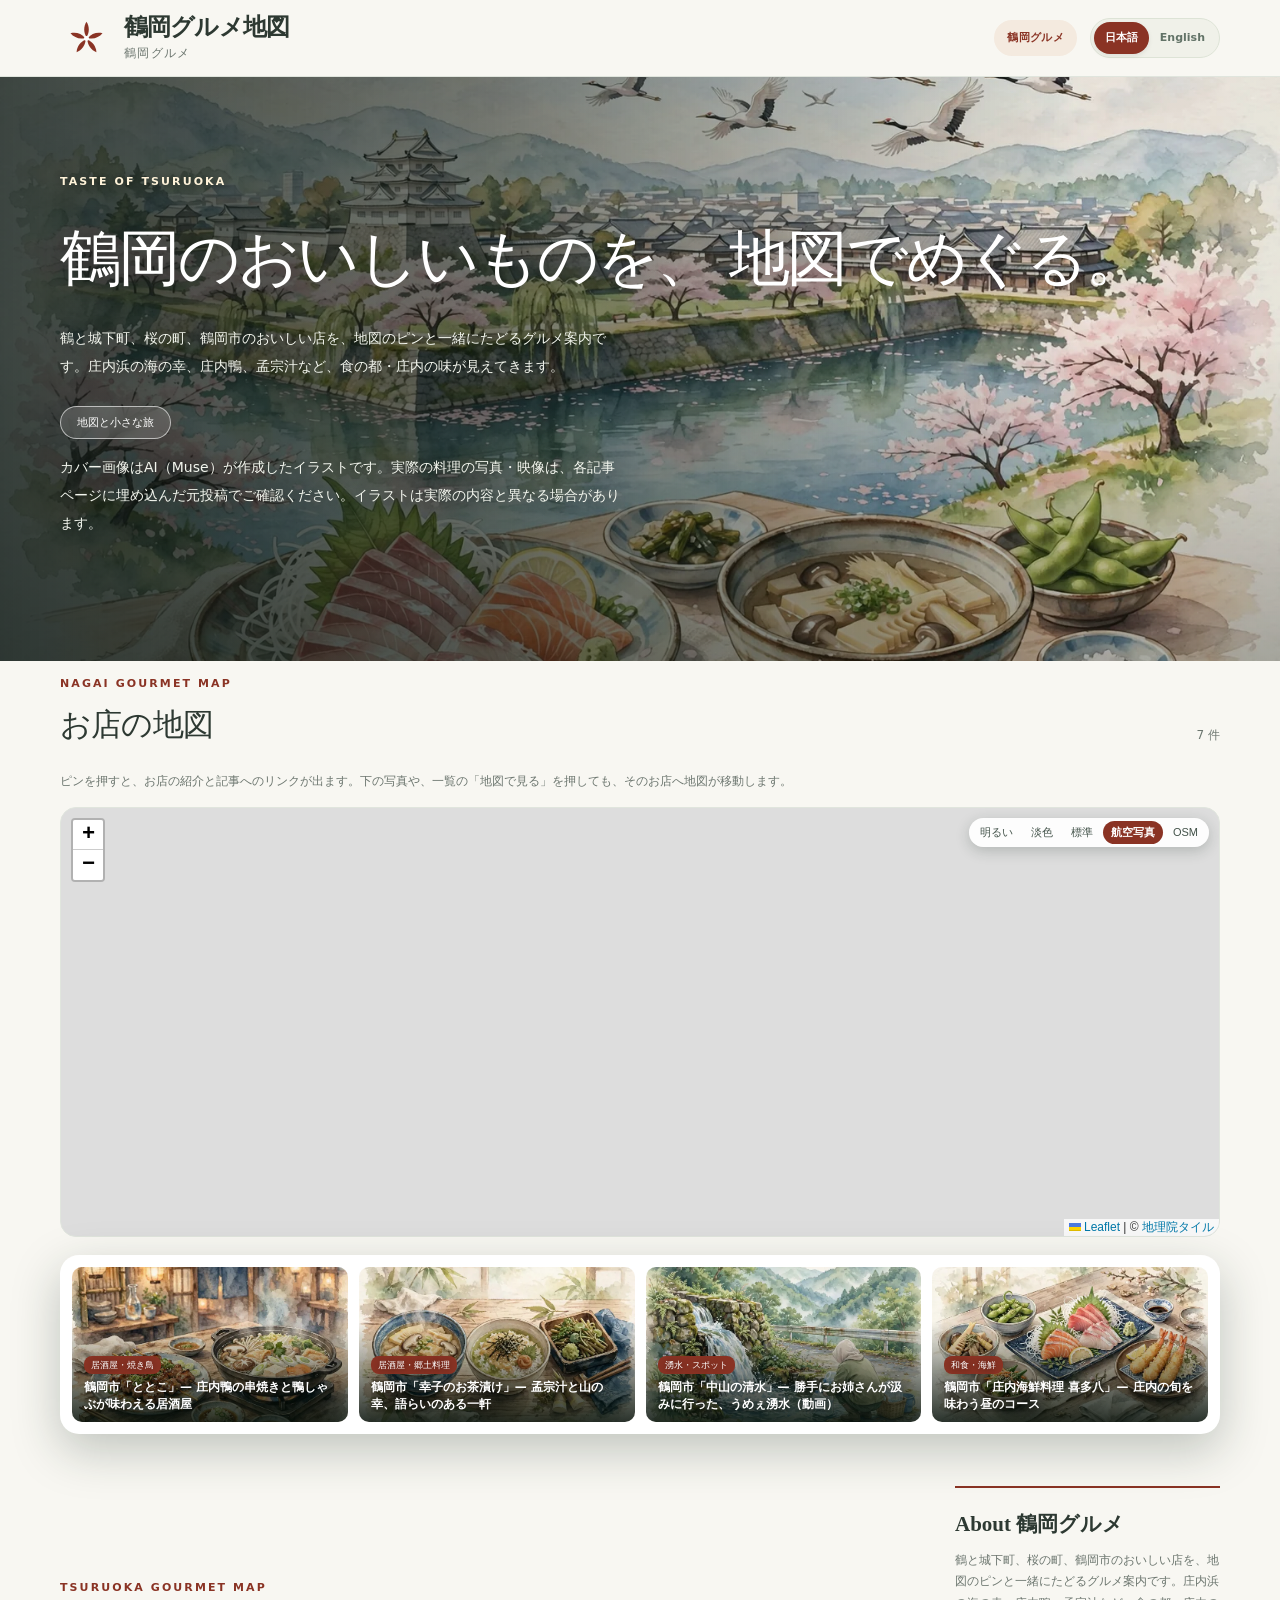
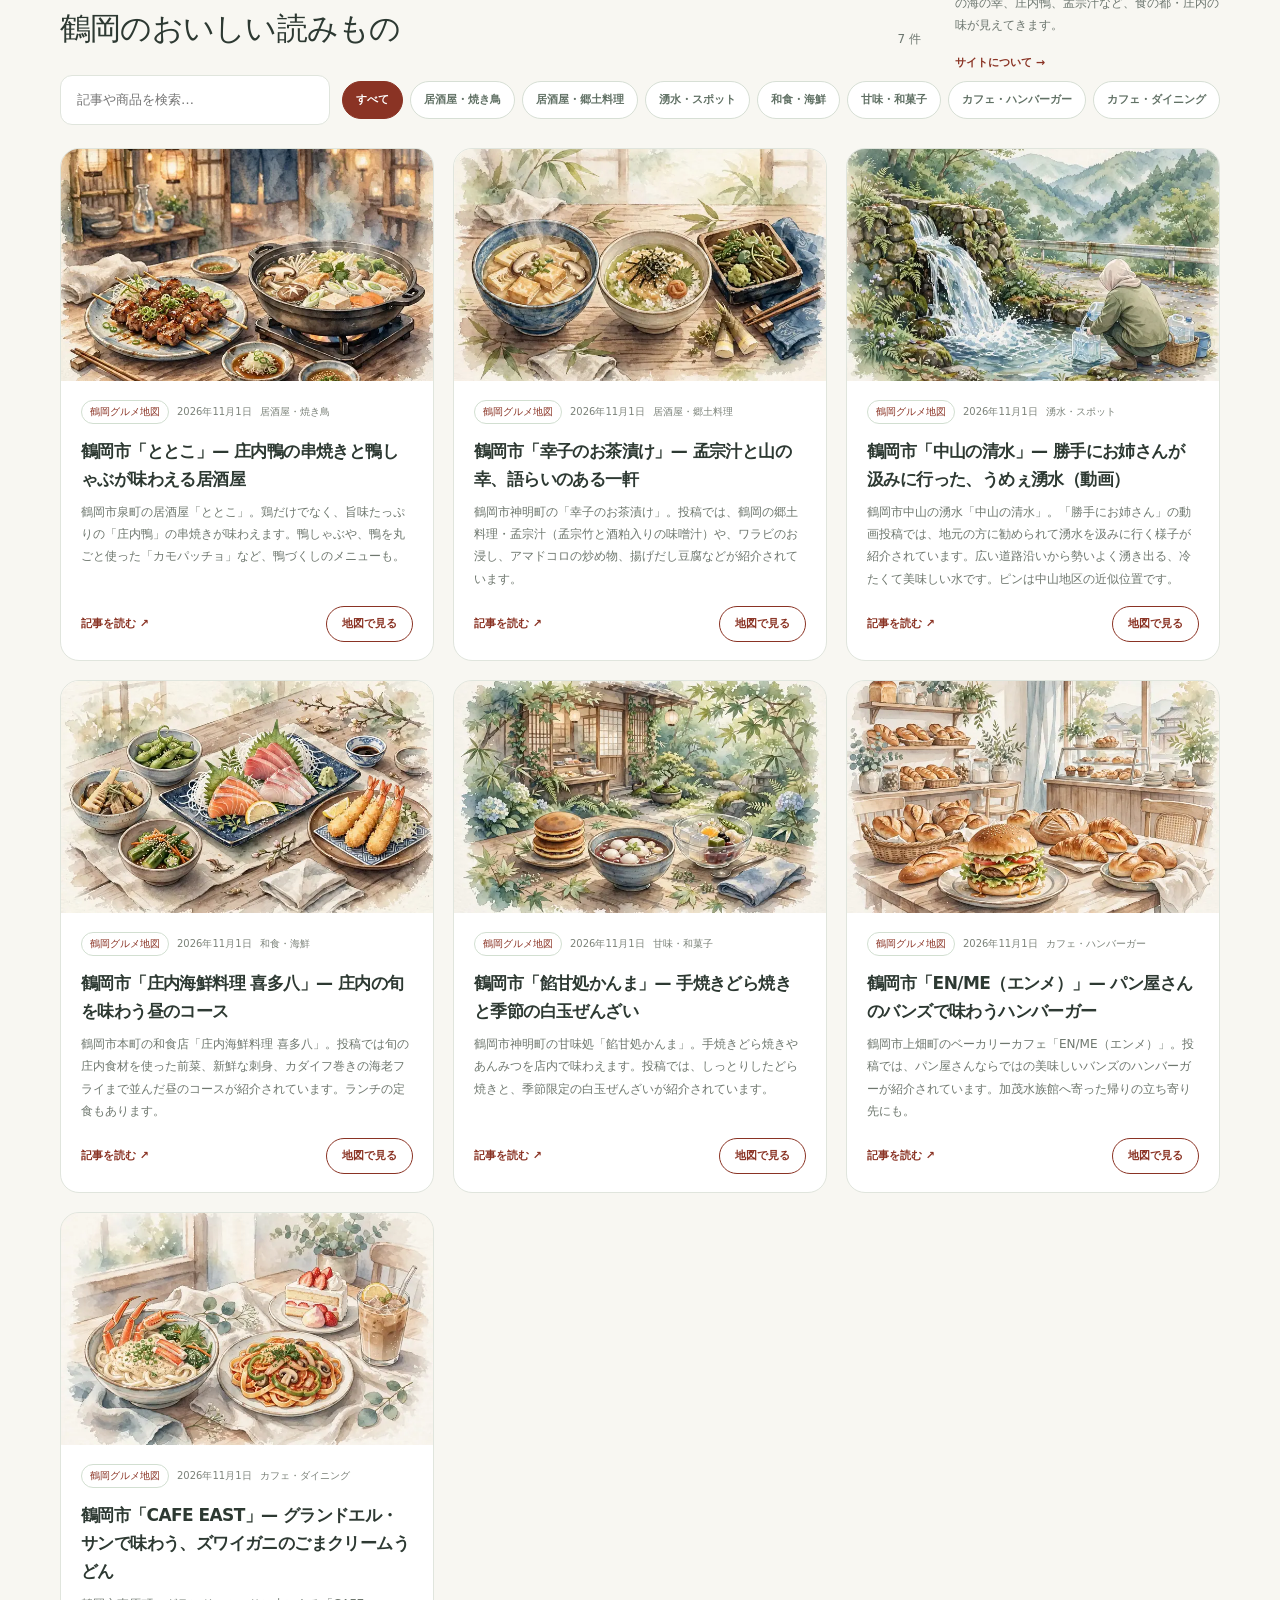
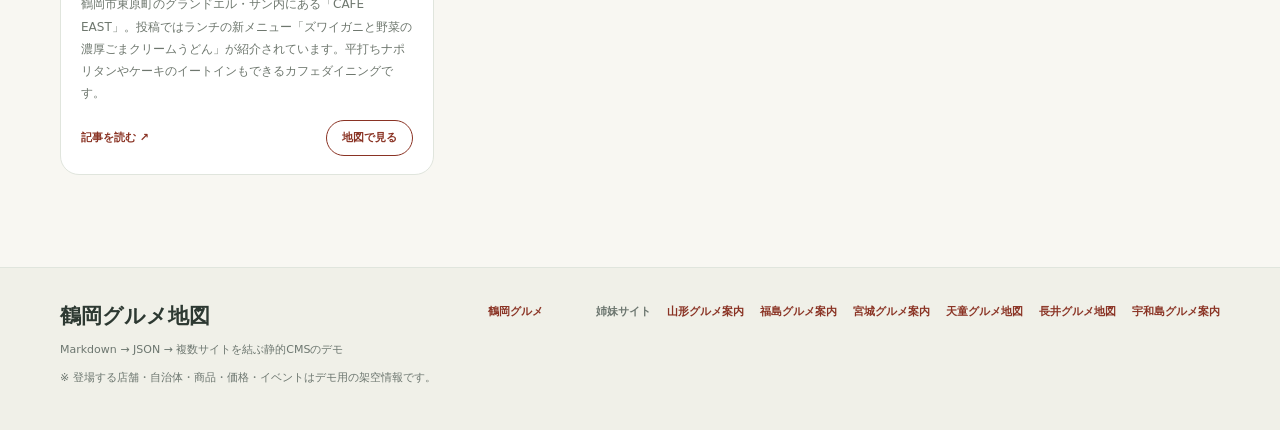
==== docs/index.html @ c7b62404 "Update generated site files" ====
<!doctype html><html lang="ja"><head><meta charset="utf-8"><meta name="viewport" content="width=device-width,initial-scale=1"><meta name="description" content="Markdownから生成した静的JSONサイト"><meta http-equiv="Content-Security-Policy" content="default-src 'self'; script-src 'self' https://www.instagram.com https://www.threads.net https://www.threads.com; frame-src https://www.instagram.com https://www.threads.net https://www.threads.com; style-src 'self' 'unsafe-hashes' 'sha256-xK+TcQ9StFcaVVSroz1BgC50XqBvx1GcKyflF9XE4A0=' 'sha256-l6khRnjaVBZm7Z9S5+A/4ZrRnU7hBbTAGeVNTXpAbwU='; img-src 'self' data: https://tile.openstreetmap.jp https://tile.openstreetmap.org https://cyberjapandata.gsi.go.jp https://*.basemaps.cartocdn.com; connect-src 'self'; object-src 'none'; base-uri 'self'; form-action 'none'"><title>鶴岡グルメ地図</title><link rel="stylesheet" href="assets/style.css"></head><body><div id="app" data-default="tsuruoka" data-root="./" data-mode="site" data-site-id="tsuruoka" data-portal-url=""><p class="loading">読み込み中…</p></div><noscript>JavaScriptを有効にしてください。</noscript><script src="assets/app.js" defer></script></body></html>
---- docs/assets/style.css ----
:root{--bg:#f8f7f2;--ink:#2d3932;--muted:#6c766f;--line:#e0e5dd;--accent:#416851;--accentsoft:#edf3eb;--paper:#fff;--round:19px;--shadow:0 18px 48px rgba(37,57,42,.075)}*{box-sizing:border-box}html{scroll-behavior:smooth}body{margin:0;background:var(--bg);color:var(--ink);font:15px/1.8 -apple-system,BlinkMacSystemFont,'Noto Sans JP','Hiragino Kaku Gothic ProN',system-ui,sans-serif}button,input{font:inherit}button{cursor:pointer}a{color:inherit;text-decoration:none}a:hover{color:var(--accent)}img{max-width:100%}h1,h2,h3,p{margin-top:0}[hidden]{display:none!important}.container{width:min(1160px,calc(100% - 48px));margin:auto}.topbar{position:sticky;top:0;z-index:5;background:rgba(248,247,242,.97);backdrop-filter:blur(13px);border-bottom:1px solid var(--line)}.topline{display:flex;gap:18px;align-items:center;justify-content:space-between;min-height:76px}.brand{display:flex;align-items:center;gap:12px;min-width:0}.brandicon{width:42px;height:42px;display:grid;place-items:center;border-radius:13px;background:var(--accent);color:white;font:26px Georgia,serif}.brandname{display:block;font-family:Georgia,'Noto Serif JP',serif;font-size:24px;font-weight:700;line-height:1.1;letter-spacing:-.035em}.brandsub{display:block;font-size:12px;color:var(--muted);letter-spacing:.11em;line-height:1.4;margin-top:5px}.links{display:flex;align-items:center;gap:6px;flex-wrap:wrap;justify-content:flex-end}.links a{font-size:11px;font-weight:700;letter-spacing:.025em;border-radius:100px;padding:8px 13px;white-space:nowrap}.links a.selected{background:var(--accentsoft);color:var(--accent)}.cartbadge{display:inline-block;background:var(--accent);color:white;border-radius:15px;font-size:9px;min-width:17px;text-align:center;padding:0 4px}.mobilehint{display:none}.hero{background:linear-gradient(115deg,#e3eade,#f2dfc7);position:relative;overflow:hidden}.hero:before{content:"";position:absolute;width:370px;height:370px;border-radius:100%;right:-55px;top:-160px;background:rgba(255,255,255,.28)}.hero:after{content:"✳";position:absolute;right:10%;bottom:-150px;font:350px Georgia,serif;line-height:1;color:rgba(74,110,81,.09);transform:rotate(-16deg)}.hero.town{background:linear-gradient(110deg,#d9ebec,#eaf1e2)}.hero.town:after{content:"⌂";color:rgba(66,106,118,.09)}.hero.fruit{background:linear-gradient(110deg,#f6e6d2,#f7e0d9)}.hero.fruit:after{content:"◌";color:rgba(166,95,70,.13)}.heroinner{position:relative;z-index:1;padding:70px 0 77px;max-width:1160px;margin:auto}.kicker{font-size:11px;letter-spacing:.19em;font-weight:800;color:var(--accent)}.hero h1{font:500 clamp(35px,5vw,61px)/1.5 Georgia,'Noto Serif JP',serif;letter-spacing:-.035em;margin:19px 0;color:#263c31;white-space:pre-line}.hero p{font-size:14px;max-width:565px;color:#5c6a60;line-height:2}.hero .subpill{display:inline-flex;border:1px solid color-mix(in srgb,var(--accent) 35%,transparent);border-radius:100px;color:var(--accent);font-size:11px;padding:6px 16px;margin-top:12px;background:rgba(255,255,255,.28)}.section{padding:52px 0}.sectiontitle{display:flex;justify-content:space-between;align-items:end;margin-bottom:25px;gap:16px}.sectiontitle h2{font:500 31px/1.35 Georgia,'Noto Serif JP',serif;letter-spacing:-.025em;margin:8px 0 0}.sectiontitle .caption{font-size:12px;color:var(--muted);margin:0}.siteintro{display:grid;grid-template-columns:repeat(3,1fr);gap:18px;margin-bottom:50px}.siteitem{border:1px solid var(--line);background:white;border-radius:18px;padding:22px 23px;transition:transform .15s,border-color .15s;display:flex;gap:12px;align-items:start}.siteitem:hover{transform:translateY(-3px);border-color:var(--accent)}.siteemoji{width:45px;height:45px;border-radius:15px;background:var(--accentsoft);display:grid;place-items:center;font-size:23px;flex:none}.siteitem strong{font-size:15px}.siteitem span{display:block;font-size:11px;color:var(--muted);line-height:1.8;margin-top:4px}.tools{display:flex;gap:12px;flex-wrap:wrap;align-items:center;margin-bottom:23px}.search{background:#fff;border:1px solid var(--line);padding:12px 16px;border-radius:12px;min-width:220px;flex:1;font-size:13px;outline-color:var(--accent)}.chips{display:flex;flex-wrap:wrap;gap:7px}.chip{border:1px solid #d7dfd5;color:#617165;padding:8px 13px;background:#fff;border-radius:30px;font-size:11px;font-weight:700}.chip.active{background:var(--accent);color:white;border-color:var(--accent)}.grid{display:grid;grid-template-columns:repeat(3,minmax(0,1fr));gap:19px}.tile{border-radius:var(--round);background:var(--paper);border:1px solid var(--line);overflow:hidden;display:flex;flex-direction:column;transition:transform .18s,border-color .18s,box-shadow .18s}.tile:hover{transform:translateY(-4px);box-shadow:var(--shadow);border-color:#b3c6b6}.tile-image{width:100%;height:auto;display:block;background:#e8e4d8}.tile-content{display:flex;flex-direction:column;flex:1;padding:19px 20px 18px}.tile-meta{display:flex;gap:8px;align-items:center;flex-wrap:wrap;color:#7b8279;font-size:10px}.tag{color:var(--accent);border:1px solid #d2dfd1;border-radius:20px;padding:2px 8px;font-size:10px}.tile h3{font-size:17px;line-height:1.65;margin:13px 0 8px;letter-spacing:-.035em}.tile p{font-size:12px;color:#6e776e;line-height:1.85;margin-bottom:16px}.tile-foot{margin-top:auto;display:flex;gap:10px;justify-content:space-between;align-items:center}.more{color:var(--accent);font-size:11px;font-weight:800}.price{font-size:19px;font-weight:750;color:#a65e42}.price small{font-size:10px;font-weight:400;color:#777}.pillbutton{border:1px solid var(--accent);background:var(--accent);color:white;border-radius:30px;padding:7px 15px;font-size:11px;font-weight:700}.pillbutton.ghost{background:white;color:var(--accent)}.pillbutton:hover{opacity:.85}.introgrid{display:grid;grid-template-columns:1fr 265px;gap:34px}.rightnote{border-top:2px solid var(--accent);padding-top:22px}.rightnote h3{font:600 21px Georgia,serif;margin-bottom:12px}.rightnote p{font-size:12px;color:var(--muted)}.article{display:grid;grid-template-columns:minmax(0,1fr) 260px;gap:34px;align-items:start}.articlehead{padding:44px 0 32px;background:linear-gradient(105deg,var(--accentsoft),#f5eddf)}.articlehead h1{font:500 clamp(29px,4vw,44px)/1.52 Georgia,'Noto Serif JP',serif;margin:12px 0 0;overflow-wrap:anywhere}.paper{border:1px solid var(--line);border-radius:19px;background:#fff;padding:32px;overflow-wrap:anywhere}.articlecover{width:100%;height:auto;border-radius:11px;margin-bottom:26px}.prose{font-size:14px;line-height:2.15}.prose h2{font-size:20px;margin-top:30px;border-left:4px solid var(--accent);padding-left:12px}.prose h3{font-size:17px}.prose img{display:block;margin:22px auto;max-width:100%;height:auto;border-radius:10px}.prose p{margin-bottom:18px}.prose a{color:var(--accent);font-weight:600;text-decoration:underline;text-underline-offset:3px}.prose a:hover{text-decoration-thickness:2px}.prose ul{padding-left:20px}.prose table{width:100%;border-collapse:collapse;margin:4px 0 24px;font-size:13px;line-height:1.75}.prose th,.prose td{border:1px solid var(--line);padding:9px 12px;text-align:left;vertical-align:top}.prose th{background:var(--accentsoft);font-weight:700}.prose tbody tr:nth-child(even){background:#fafaf6}.prose td:first-child{font-weight:600}.prose pre{overflow-x:auto;background:#f4f4ee;border:1px solid var(--line);border-radius:10px;padding:14px 16px;font-size:12.5px;line-height:1.7;margin:4px 0 22px}.prose code{font-family:ui-monospace,SFMono-Regular,Menlo,Consolas,monospace}.backlink{display:inline-flex;margin-top:25px;color:var(--accent);font-weight:800;font-size:12px}.info{padding:17px;background:var(--accentsoft);border-radius:13px;font-size:12px;color:#5f6e62;margin-top:18px}.info.warn{background:#fff4e5;color:#956044;border:1px solid #efd7b9}.cross{margin-top:45px;padding-top:20px;border-top:1px solid var(--line)}.cross h2{font:500 25px Georgia,serif}.crosslinks{display:grid;grid-template-columns:repeat(2,minmax(0,1fr));gap:14px}.crosslink{display:flex;align-items:center;gap:12px;border:1px solid var(--line);padding:9px;background:white;border-radius:12px;min-width:0}.crosslink img{width:78px;height:58px;object-fit:cover;border-radius:7px;flex:none}.crosslink strong{font-size:12px;line-height:1.5;display:block}.crosslink span{font-size:10px;color:var(--muted)}.lead{font:500 18px/1.85 Georgia,serif}.purchase{display:flex;align-items:end;justify-content:space-between;gap:12px;background:#f8f6ef;padding:18px;border-radius:13px;margin-top:25px}.purchase .pillbutton{font-size:13px;padding:12px 18px}.toolbar{display:flex;align-items:center;justify-content:space-between;gap:12px;margin-bottom:24px}.notice{font-size:12px;color:#926148;background:#fff1e7;border:1px solid #eed6c2;border-radius:10px;padding:12px 16px}.cartrow{display:grid;grid-template-columns:90px 1fr auto;align-items:center;gap:17px;border-bottom:1px solid var(--line);padding:19px 0}.cartrow img{width:90px;height:67px;object-fit:cover;border-radius:9px}.cartrow h3{font-size:15px;margin-bottom:4px}.cartrow p{font-size:11px;color:var(--muted);margin:0}.cartctrl{display:flex;align-items:center;gap:9px}.cartctrl button{border:1px solid var(--line);background:#fff;padding:4px 10px;border-radius:8px}.total{display:flex;align-items:center;justify-content:space-between;font-size:20px;font-weight:bold;margin:30px 0}.servicegrid{display:grid;grid-template-columns:repeat(3,minmax(0,1fr));gap:12px;margin:0 0 35px}.service{padding:17px 20px;background:white;border:1px solid var(--line);border-radius:14px;font-size:13px;font-weight:700;color:#466f78;display:flex;align-items:center;gap:10px}.footer{margin-top:40px;border-top:1px solid var(--line);background:#f0f0e8;padding:34px 0}.footerinner{display:flex;align-items:start;justify-content:space-between;gap:24px}.footer strong{font:600 21px Georgia,serif}.footer p{font-size:11px;color:var(--muted);margin:8px 0}.footlinks{display:flex;gap:16px;flex-wrap:wrap}.footlinks a{font-size:11px;font-weight:700;color:var(--accent)}.sisterlinks{align-items:center}.sisterlabel{font-size:11px;font-weight:800;color:var(--muted)}.empty{padding:35px;border:1px dashed #ccd5ca;border-radius:14px;text-align:center;color:var(--muted)}.loading{padding:50px;text-align:center}.sr-only{position:absolute;width:1px;height:1px;overflow:hidden;clip:rect(0,0,0,0)}
@media(max-width:950px){.grid{grid-template-columns:repeat(2,minmax(0,1fr))}.siteintro{grid-template-columns:repeat(2,minmax(0,1fr))}.introgrid,.article{grid-template-columns:1fr}.rightnote{display:none}.links{gap:0}.links a{padding:8px 9px}.heroinner{padding:58px 0}}
@media(max-width:600px){.container{width:calc(100% - 30px)}.topline{min-height:80px;display:block;padding:12px 0}.brand{margin-bottom:8px}.brandicon{width:33px;height:33px;font-size:19px}.brandname{font-size:19px}.brandsub{display:none}.links{justify-content:flex-start;gap:2px}.links a{font-size:10px;padding:5px 8px}.heroinner{padding:38px 0 44px}.hero h1{font-size:35px}.hero p{font-size:12px}.hero:after{font-size:210px;bottom:-85px}.section{padding:36px 0}.siteintro,.grid,.crosslinks,.servicegrid{grid-template-columns:1fr}.sectiontitle h2{font-size:25px}.paper{padding:20px}.articlehead{padding:27px 0}.cartrow{grid-template-columns:65px 1fr}.cartrow img{width:65px;height:58px}.cartctrl{grid-column:2}.purchase{display:block}.purchase button{margin-top:16px}.footerinner{display:block}.footlinks{margin-top:16px}.tile-content{padding:16px}.prose table{display:block;overflow-x:auto;-webkit-overflow-scrolling:touch}.prose th,.prose td{padding:8px 10px}.prose table:has(>thead>tr>:nth-child(2):last-child){overflow:visible}.prose table:has(>thead>tr>:nth-child(2):last-child) thead{display:none}.prose table:has(>thead>tr>:nth-child(2):last-child) tbody,.prose table:has(>thead>tr>:nth-child(2):last-child) tr{display:block}.prose table:has(>thead>tr>:nth-child(2):last-child) tr{border:1px solid var(--line);border-radius:12px;margin-bottom:12px;overflow:hidden;background:#fff}.prose table:has(>thead>tr>:nth-child(2):last-child) td{display:block;border:none;padding:6px 14px 12px}.prose table:has(>thead>tr>:nth-child(2):last-child) td:first-child{background:var(--accentsoft);font-weight:700;white-space:normal;padding:8px 14px;margin-bottom:6px}.prose table:not(:has(>thead>tr>:nth-child(2):last-child)) th,.prose table:not(:has(>thead>tr>:nth-child(2):last-child)) td{min-width:112px}}
@media(prefers-reduced-motion:reduce){html{scroll-behavior:auto}.tile,.siteitem{transition:none}}
/* Bi-lingual navigation and photographic Miyagi gourmet hero. */
.header-right{display:flex;align-items:center;gap:13px;justify-content:flex-end;flex-wrap:wrap}
.language-switch{display:inline-flex;background:#f0f1e9;border:1px solid #dde3d6;padding:3px;border-radius:40px;white-space:nowrap}
.language-switch button{border:0;background:transparent;padding:6px 11px;color:#627367;border-radius:30px;font-size:11px;font-weight:750}
.language-switch button.chosen{background:var(--accent);color:#fff;box-shadow:0 2px 5px #00000014}
.hero.miyagi{background:#38302a;color:#fff}
.hero.miyagi .hero-photo{position:absolute;inset:0;width:100%;height:100%;object-fit:cover;display:block}
.hero.miyagi:before{display:none}
.hero.miyagi:after{content:none}
.hero.miyagi .heroinner{isolation:isolate}
.hero.miyagi h1{color:#fff;text-shadow:0 2px 20px #00000070}
.hero.miyagi .kicker{color:#fae0b5}
.hero.miyagi p{color:#fff0d9;max-width:510px;text-shadow:0 1px 12px #00000065}
.hero.miyagi .subpill{background:#ffffff1f;border-color:#ffffff80;color:#fff}
.site-link-label{color:var(--accent)!important;font-weight:700!important}
@media(max-width:1060px){.header-right{gap:6px}.links a{padding:6px 8px}}
@media(max-width:720px){.header-right{justify-content:flex-start}.language-switch{margin-top:4px}.hero.miyagi .hero-photo{object-position:56% center}.hero.miyagi:before{display:block;background:linear-gradient(90deg,#221b14bb,transparent);inset:0;width:auto;height:auto;border-radius:0}.hero.miyagi .heroinner{padding:55px 0 65px}}


/* Editorial photographic style, with fully localized HTML text over image assets. */
.hero{background:#22312b;min-height:440px;isolation:isolate}
.hero .hero-photo{position:absolute;inset:0;width:100%;height:100%;display:block;object-fit:cover;object-position:center 47%;z-index:-2}
.hero:before,.hero.miyagi:before{content:"";display:block;position:absolute;inset:0;width:100%;height:100%;border-radius:0;background:linear-gradient(90deg,rgba(10,22,19,.79) 0%,rgba(13,24,20,.56) 39%,rgba(13,22,19,.07) 84%),linear-gradient(0deg,rgba(11,20,15,.30),transparent 55%);z-index:-1;pointer-events:none}
.hero:after,.hero.town:after,.hero.fruit:after,.hero.miyagi:after{content:none;display:none}
.hero.town,.hero.fruit,.hero.bakery,.hero.miyagi,.hero.portal{background-color:#284034}
.hero .heroinner{position:relative;z-index:1;padding:90px 0 110px}
.hero h1,.hero.miyagi h1{color:#fff;text-shadow:0 4px 30px rgba(0,0,0,.38)}
.hero p,.hero.miyagi p{color:#f3f6ee;text-shadow:0 1px 15px rgba(0,0,0,.5)}
.hero .kicker,.hero.miyagi .kicker{color:#fff3d9;text-shadow:0 1px 8px #0007}
.hero .subpill,.hero.miyagi .subpill{color:white;border-color:#fff9;background:#ffffff24;backdrop-filter:blur(8px)}
.hero.fruit .hero-photo{object-position:center 48%}
.hero.town .hero-photo{object-position:center 50%}
.hero.bakery .hero-photo{object-position:center 50%}
.siteintro{grid-template-columns:repeat(4,minmax(0,1fr));gap:15px;margin-bottom:51px}
.siteitem{display:block;padding:0;overflow:hidden;min-width:0;box-shadow:0 5px 20px #20351f0a}
.siteitem-photo{display:block;overflow:hidden;height:156px;margin:0!important;background:#dde4d6}
.siteitem-photo img{width:100%;height:100%;display:block;object-fit:cover;transition:transform .3s}
.siteitem:hover .siteitem-photo img{transform:scale(1.045)}
.siteitem-info{padding:17px 19px 20px}
.siteitem-info strong{display:block;font-size:17px;line-height:1.45;margin:6px 0}
.siteitem-info .siteitem-type{font-size:10px;color:var(--accent);font-weight:800;letter-spacing:.07em}
.siteitem-info .siteitem-description{font-size:11px;line-height:1.7;color:#68766e;display:block;min-height:38px}
.siteitem-info .site-link-label{display:block;margin-top:14px}
.feature-wrap{position:relative;z-index:2;margin-top:-63px}
.photo-features{display:grid;grid-template-columns:repeat(4,minmax(0,1fr));gap:11px;padding:12px;background:#fff;border-radius:19px;box-shadow:0 16px 48px #172a2040}
.photo-feature{position:relative;height:155px;overflow:hidden;display:block;border-radius:10px;background:#dce8df}
.photo-feature:after{content:"";position:absolute;inset:0;background:linear-gradient(0deg,#05100ad9,transparent 65%)}
.photo-feature img{width:100%;height:100%;display:block;object-fit:cover;transition:transform .3s}
.photo-feature:hover img{transform:scale(1.07)}
.feature-caption{position:absolute;z-index:1;bottom:10px;left:12px;right:12px;color:#fff;text-shadow:0 1px 8px #000a}
.feature-caption small{display:inline-block;font-size:9px;background:var(--accent);color:#fff;padding:1px 7px;border-radius:8px;margin-bottom:5px}
.feature-caption strong{display:block;font-size:12px;line-height:1.35;max-height:3em;overflow:hidden}
@media(max-width:1000px){.siteintro{grid-template-columns:repeat(2,minmax(0,1fr))}.photo-feature{height:138px}.hero .heroinner{padding:70px 0 103px}}
@media(max-width:650px){.hero{min-height:385px}.hero .heroinner{padding:55px 0 100px}.hero:before{background:linear-gradient(90deg,#102015d9,rgba(12,28,19,.56) 75%,#0b261f35)}.siteintro{gap:12px}.siteitem-photo{height:112px}.siteitem-info{padding:12px}.siteitem-info strong{font-size:14px}.siteitem-info .siteitem-description{min-height:0}.photo-features{grid-template-columns:repeat(2,minmax(0,1fr));gap:8px;padding:8px;border-radius:14px}.feature-wrap{margin-top:-53px}.photo-feature{height:128px}.feature-caption strong{font-size:11px}}

/* Editorial vector logos, replacing the temporary h./house/emoji marks. */
.brandicon{width:52px;height:52px;flex:none;display:inline-flex;align-items:center;justify-content:center;background:transparent!important;color:#4a755f;border-radius:0!important;font-size:inherit;overflow:visible}
.brandicon svg{display:block;width:49px;height:49px;max-width:none;flex:none}
.brandicon-portal{color:#55785c}
.brandicon-bakery{color:#9b6a36}
.brandicon-town{color:#517c55}
.brandicon-fruit{color:#e77e2a}
.brandicon-gourmet{color:#143c47}
.brandicon-gourmet svg{width:54px}
.brandicon-miyagi{color:#a83232}
.brandicon-nagai{color:#7c2128}
.brandicon-tsuruoka{color:#8a3324}
@media(max-width:650px){.brandicon{width:39px;height:39px}.brandicon svg{width:38px;height:38px}.brandicon-gourmet svg{width:42px}}

.embed{display:flex;justify-content:center;margin:0 auto 24px;max-width:560px}
.embed blockquote{width:100%}
.heronote{font-size:11px;color:#7a847b;margin-top:14px;max-width:680px;line-height:1.9}
.mapbox{margin-top:26px;border:1px solid var(--line);border-radius:13px;padding:18px;background:#fbfaf5}.mapbox h3{font-size:15px;margin-bottom:10px}.maplinks{display:flex;gap:10px;flex-wrap:wrap}.mapbox p{font-size:11px;color:var(--muted);margin:10px 0 0}

/* Article page: left sidebar with site note + SNS embed (trial, 2026-10-26) */
.article{grid-template-columns:350px minmax(0,1fr)}
.leftnote{position:sticky;top:96px;border-top:2px solid var(--accent);padding-top:22px}
.leftnote h3{font:600 21px Georgia,serif;margin-bottom:12px}
.leftnote p{font-size:12px;color:var(--muted)}
.leftnote .embed{margin:24px 0 0;max-width:100%}
@media(max-width:950px){.article{grid-template-columns:1fr}.leftnote{position:static}}
.tsub{display:block;font-size:.6em;font-weight:500;letter-spacing:.02em;opacity:.72;margin-top:.16em}

/* Cover images: show the whole image at its natural aspect ratio, never cropped to a fixed frame (2026-10-26) */
.tile-image,.articlecover{aspect-ratio:auto;object-fit:initial}

/* Tendo gourmet map (Leaflet, self-hosted) */
.mapsection{padding-top:8px}
.maplead{font-size:12px;color:var(--muted);margin-bottom:14px}
.gourmetmap{height:430px;border:1px solid var(--line);border-radius:16px;overflow:hidden;background:#e8ede4;position:relative;z-index:0}
.gourmetmap .leaflet-popup-content{font-size:12px;line-height:1.7}
.gourmetmap .leaflet-popup-content strong{font-size:13px}
.gourmetmap .leaflet-popup-content a{color:var(--accent);font-weight:700}
.mapfallback{padding:22px;font-size:12px;color:var(--muted)}
.mapattr{font-size:10px;color:var(--muted);margin-top:8px}
.mapattr a{text-decoration:underline}
@media(max-width:600px){.gourmetmap{height:330px}}

/* Map style selector (Tendo) */
.mapstylebar{display:flex;gap:2px;background:rgba(255,255,255,.92);padding:3px;border-radius:999px;box-shadow:0 4px 14px rgba(34,48,42,.22)}
.mapstylebar button{border:0;background:transparent;color:#43534a;font-size:11px;line-height:1;padding:6px 8px;border-radius:999px;cursor:pointer;font-family:inherit;white-space:nowrap}
.mapstylebar button.active{background:var(--accent);color:#fff;font-weight:700}
/* Tendo top: the photo list follows the map — cancel the hero-overlap pull-up so it never covers the map or its attribution, and keep the gap snug */
.mapsection{padding-bottom:16px}
.mapsection+.feature-wrap{margin-top:2px}
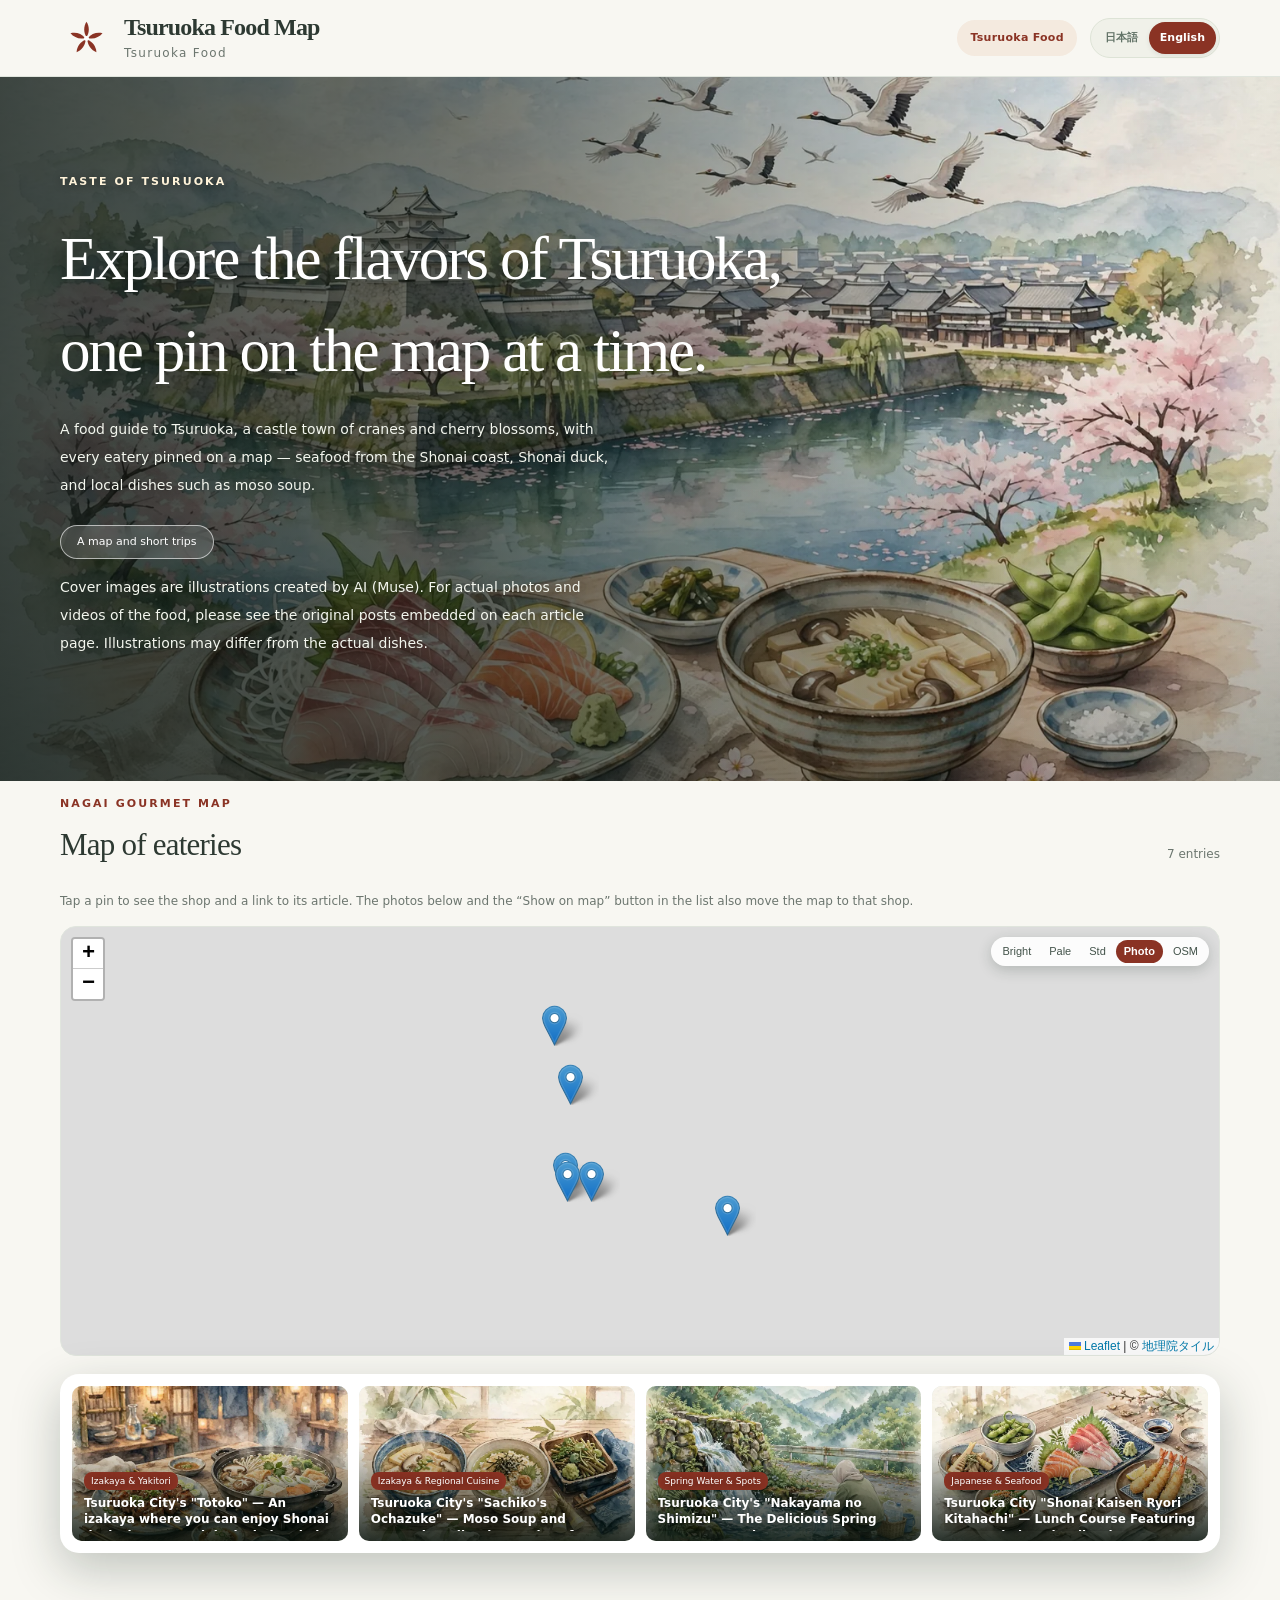
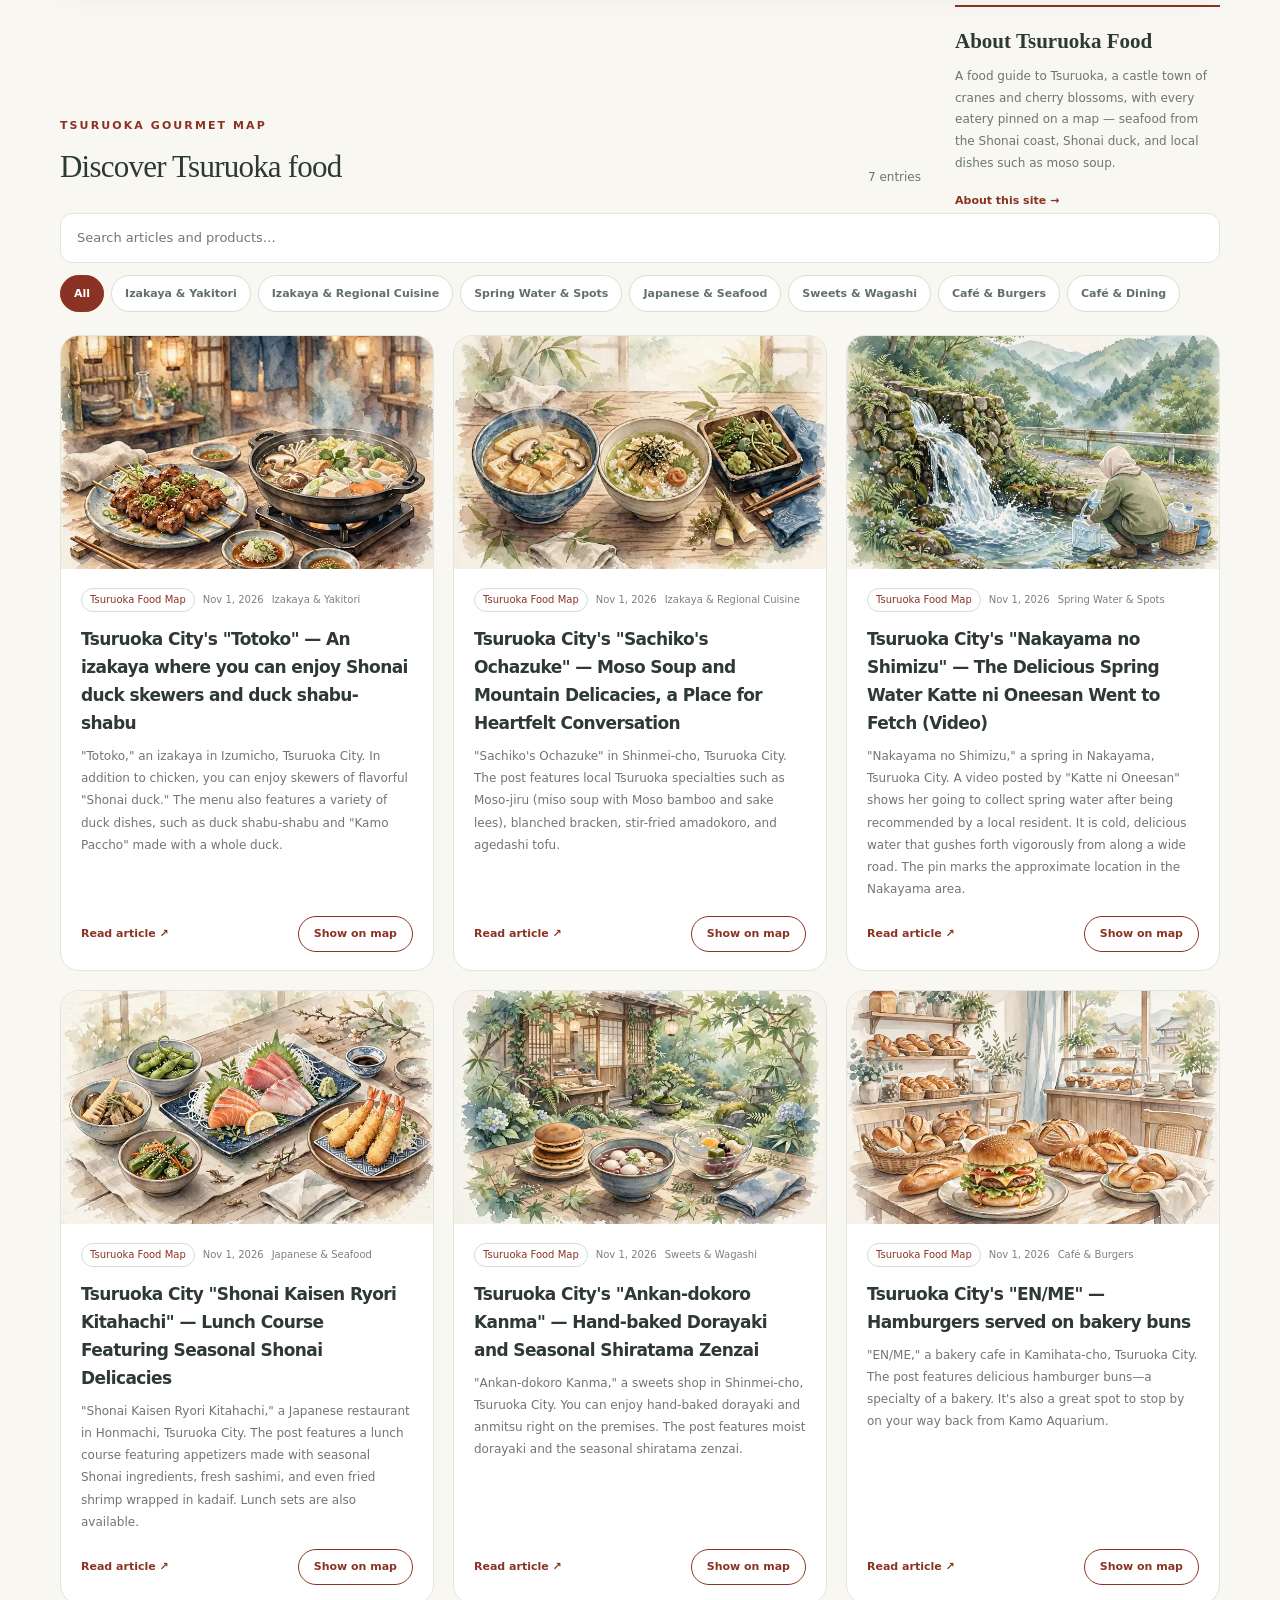
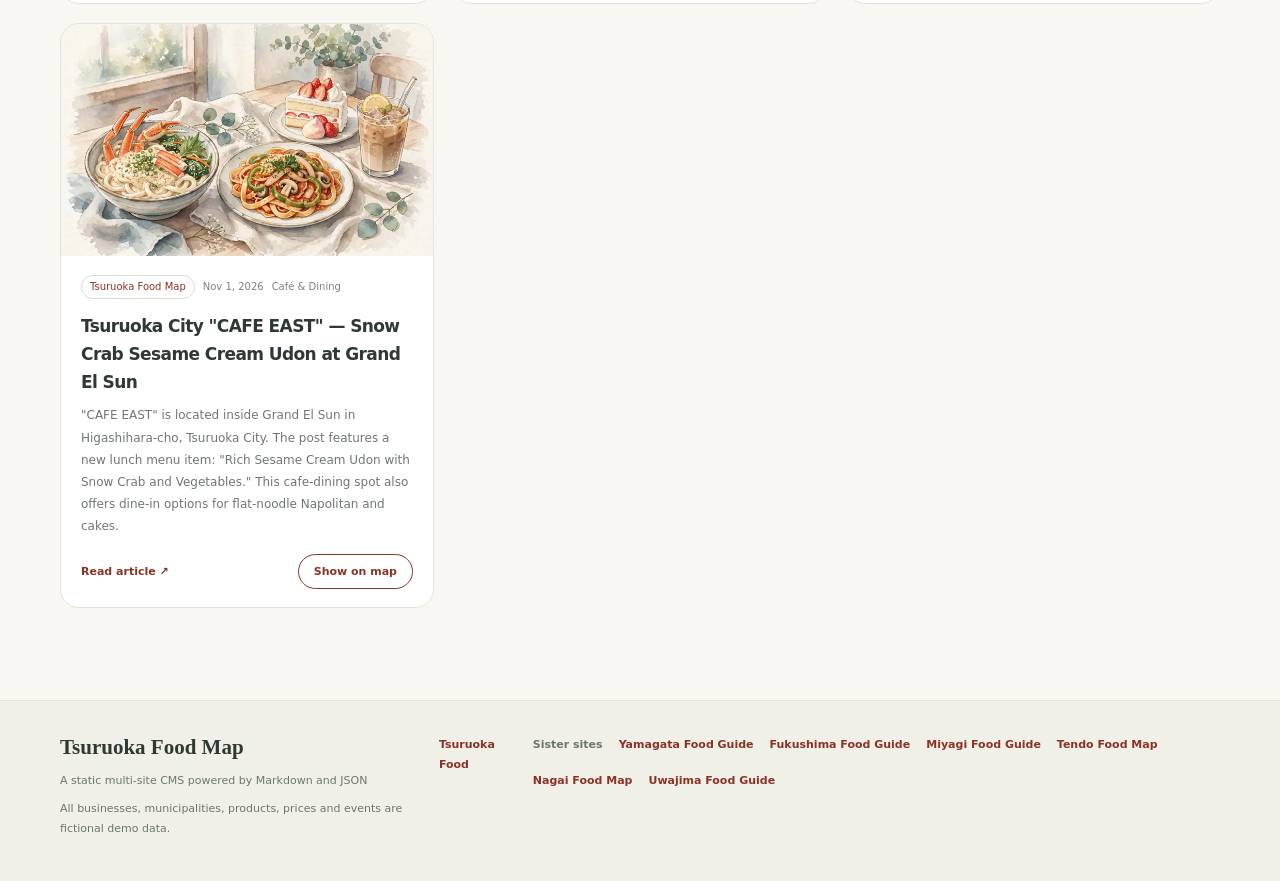
==== commit 4848e680: "Update generated site files" ====
--- a/docs/index.html
+++ b/docs/index.html
@@ -1 +1 @@
-<!doctype html><html lang="ja"><head><meta charset="utf-8"><meta name="viewport" content="width=device-width,initial-scale=1"><meta name="description" content="Markdownから生成した静的JSONサイト"><meta http-equiv="Content-Security-Policy" content="default-src 'self'; script-src 'self' https://www.instagram.com https://www.threads.net https://www.threads.com; frame-src https://www.instagram.com https://www.threads.net https://www.threads.com; style-src 'self' 'unsafe-hashes' 'sha256-xK+TcQ9StFcaVVSroz1BgC50XqBvx1GcKyflF9XE4A0=' 'sha256-l6khRnjaVBZm7Z9S5+A/4ZrRnU7hBbTAGeVNTXpAbwU='; img-src 'self' data: https://tile.openstreetmap.jp https://tile.openstreetmap.org https://cyberjapandata.gsi.go.jp https://*.basemaps.cartocdn.com; connect-src 'self'; object-src 'none'; base-uri 'self'; form-action 'none'"><title>鶴岡グルメ地図</title><link rel="stylesheet" href="assets/style.css"></head><body><div id="app" data-default="tsuruoka" data-root="./" data-mode="site" data-site-id="tsuruoka" data-portal-url=""><p class="loading">読み込み中…</p></div><noscript>JavaScriptを有効にしてください。</noscript><script src="assets/app.js" defer></script></body></html>+<!doctype html><html lang="ja"><head><meta charset="utf-8"><meta name="viewport" content="width=device-width,initial-scale=1"><meta name="description" content="Markdownから生成した静的JSONサイト"><meta http-equiv="Content-Security-Policy" content="default-src 'self'; script-src 'self' https://static.cloudflareinsights.com https://www.instagram.com https://www.threads.net https://www.threads.com; frame-src https://www.instagram.com https://www.threads.net https://www.threads.com; style-src 'self' 'unsafe-hashes' 'sha256-xK+TcQ9StFcaVVSroz1BgC50XqBvx1GcKyflF9XE4A0=' 'sha256-l6khRnjaVBZm7Z9S5+A/4ZrRnU7hBbTAGeVNTXpAbwU='; img-src 'self' data: https://tile.openstreetmap.jp https://tile.openstreetmap.org https://cyberjapandata.gsi.go.jp https://*.basemaps.cartocdn.com; connect-src 'self' https://cloudflareinsights.com; object-src 'none'; base-uri 'self'; form-action 'none'"><title>鶴岡グルメ地図</title><link rel="stylesheet" href="assets/style.css"></head><body><div id="app" data-default="tsuruoka" data-root="./" data-mode="site" data-site-id="tsuruoka" data-portal-url=""><p class="loading">読み込み中…</p></div><noscript>JavaScriptを有効にしてください。</noscript><script src="assets/app.js" defer></script><script defer src="https://static.cloudflareinsights.com/beacon.min.js" data-cf-beacon='{"token": "cdf4ee53507948e4a412f503875833cd"}'></script></body></html>
--- a/docs/assets/style.css
+++ b/docs/assets/style.css
@@ -107,3 +107,4 @@
 /* Tendo top: the photo list follows the map — cancel the hero-overlap pull-up so it never covers the map or its attribution, and keep the gap snug */
 .mapsection{padding-bottom:16px}
 .mapsection+.feature-wrap{margin-top:2px}
+.listenbar{margin-bottom:20px}
